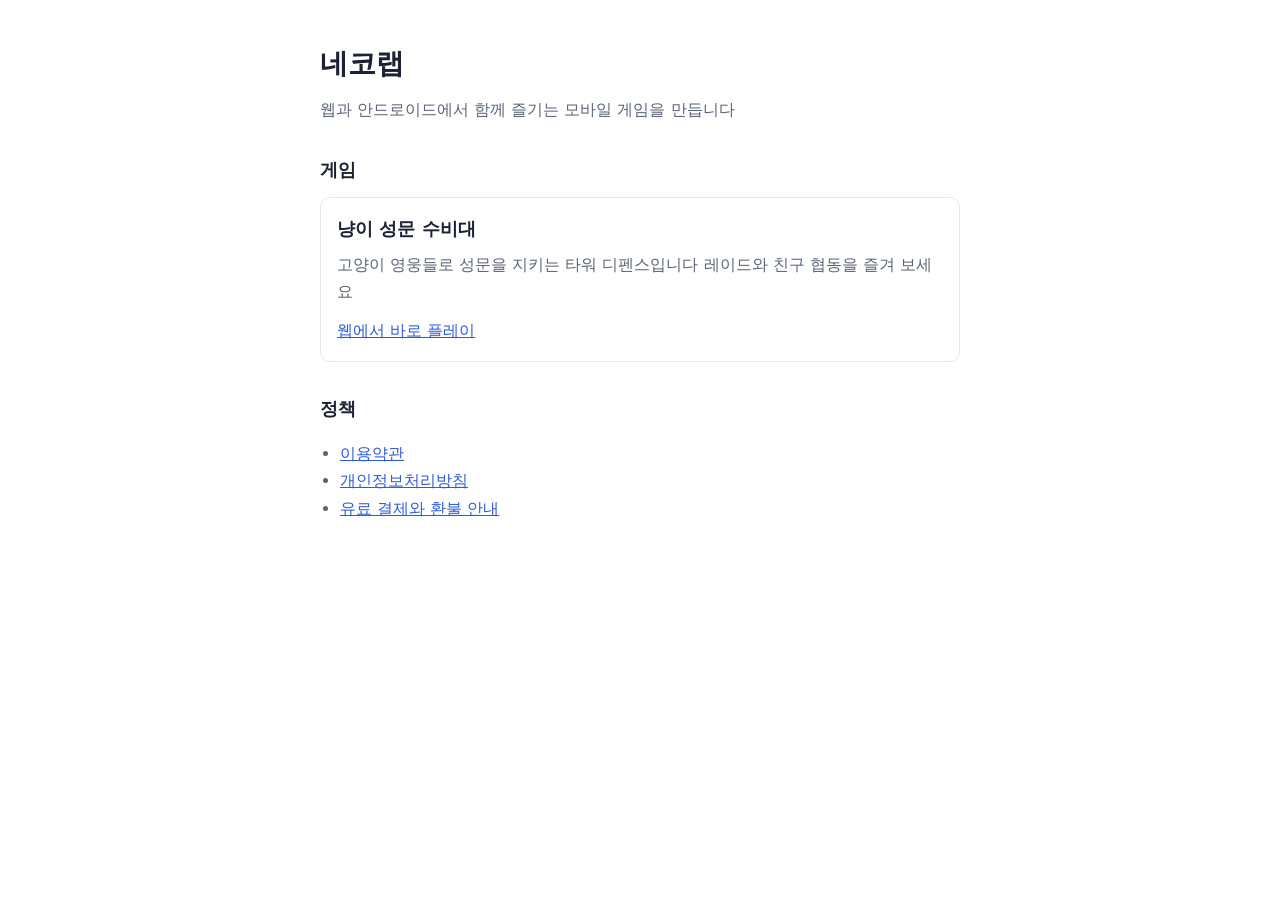
==== index.html @ 53f0720c "feat: 네코랩 개발자 사이트와 app-ads.txt" ====
<!doctype html>
<html lang="ko">
<head>
<meta charset="utf-8">
<meta name="viewport" content="width=device-width, initial-scale=1">
<title>네코랩 - 모바일 게임</title>
<meta name="description" content="네코랩은 웹과 안드로이드에서 함께 즐기는 모바일 게임을 만드는 개인 개발 브랜드입니다. 냥이 성문 수비대를 지금 해보세요.">
<link rel="canonical" href="https://pabang0620.github.io/">
<meta property="og:type" content="website">
<meta property="og:title" content="네코랩 - 모바일 게임">
<meta property="og:description" content="웹과 안드로이드에서 함께 즐기는 모바일 게임. 냥이 성문 수비대.">
<meta property="og:url" content="https://pabang0620.github.io/">
<script type="application/ld+json">
{"@context":"https://schema.org","@type":"Organization","name":"네코랩","alternateName":"nekolab","url":"https://pabang0620.github.io/"}
</script>
<style>
:root{--bg:#fff;--fg:#1c2233;--mut:#5b6478;--line:#e3e7ef;--ac:#2f5bd8}
@media (prefers-color-scheme:dark){:root{--bg:#121a33;--fg:#eef1fa;--mut:#a3adc7;--line:#2a3558;--ac:#8fb0ff}}
body{margin:0;background:var(--bg);color:var(--fg);font:16px/1.7 system-ui,-apple-system,"Noto Sans KR",sans-serif}
main{max-width:640px;margin:0 auto;padding:40px 16px}
h1{font-size:28px;margin:0 0 8px}h2{font-size:18px;margin:32px 0 8px}
p{color:var(--mut);margin:0 0 12px}
a{color:var(--ac)}
.card{border:1px solid var(--line);border-radius:10px;padding:16px;margin:12px 0}
.card h3{margin:0 0 6px;font-size:18px}
ul{padding-left:20px;color:var(--mut)}
</style>
</head>
<body>
<main>
<h1>네코랩</h1>
<p>웹과 안드로이드에서 함께 즐기는 모바일 게임을 만듭니다</p>
<h2>게임</h2>
<div class="card">
<h3>냥이 성문 수비대</h3>
<p>고양이 영웅들로 성문을 지키는 타워 디펜스입니다 레이드와 친구 협동을 즐겨 보세요</p>
<a href="https://pabang0620.github.io/nyangi-gate-play/">웹에서 바로 플레이</a>
</div>
<h2>정책</h2>
<ul>
<li><a href="https://pabang0620.github.io/nyangi-gate-play/policy/terms.html">이용약관</a></li>
<li><a href="https://pabang0620.github.io/nyangi-gate-play/policy/privacy.html">개인정보처리방침</a></li>
<li><a href="https://pabang0620.github.io/nyangi-gate-play/policy/refund.html">유료 결제와 환불 안내</a></li>
</ul>
</main>
</body>
</html>
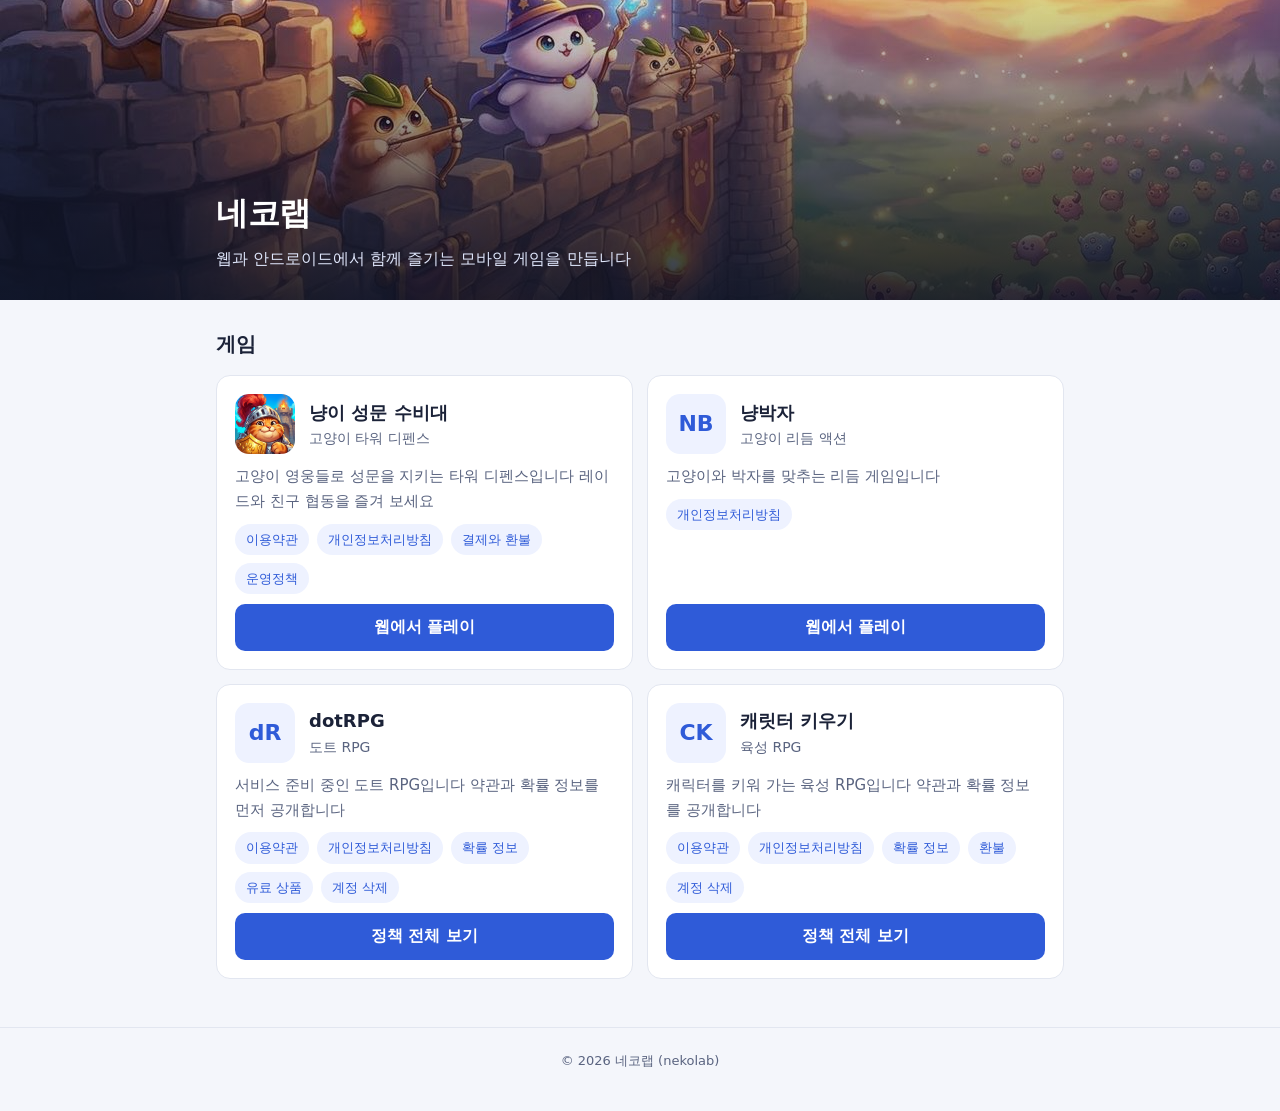
==== commit 6efc0ae8: "feat: 개발자 사이트를 게임과 정책 모음 허브로 개편" ====
--- a/index.html
+++ b/index.html
@@ -4,44 +4,109 @@
 <meta charset="utf-8">
 <meta name="viewport" content="width=device-width, initial-scale=1">
 <title>네코랩 - 모바일 게임</title>
-<meta name="description" content="네코랩은 웹과 안드로이드에서 함께 즐기는 모바일 게임을 만드는 개인 개발 브랜드입니다. 냥이 성문 수비대를 지금 해보세요.">
+<meta name="description" content="네코랩은 웹과 안드로이드에서 함께 즐기는 모바일 게임을 만드는 개인 개발 브랜드입니다. 게임 목록과 이용약관, 개인정보처리방침 같은 정책을 한곳에 모았습니다.">
 <link rel="canonical" href="https://pabang0620.github.io/">
+<link rel="icon" href="nyangi-icon.png">
 <meta property="og:type" content="website">
 <meta property="og:title" content="네코랩 - 모바일 게임">
-<meta property="og:description" content="웹과 안드로이드에서 함께 즐기는 모바일 게임. 냥이 성문 수비대.">
+<meta property="og:description" content="웹과 안드로이드에서 함께 즐기는 모바일 게임, 그리고 서비스 정책 모음.">
 <meta property="og:url" content="https://pabang0620.github.io/">
+<meta property="og:image" content="https://pabang0620.github.io/hero.jpg">
 <script type="application/ld+json">
 {"@context":"https://schema.org","@type":"Organization","name":"네코랩","alternateName":"nekolab","url":"https://pabang0620.github.io/"}
 </script>
 <style>
-:root{--bg:#fff;--fg:#1c2233;--mut:#5b6478;--line:#e3e7ef;--ac:#2f5bd8}
-@media (prefers-color-scheme:dark){:root{--bg:#121a33;--fg:#eef1fa;--mut:#a3adc7;--line:#2a3558;--ac:#8fb0ff}}
-body{margin:0;background:var(--bg);color:var(--fg);font:16px/1.7 system-ui,-apple-system,"Noto Sans KR",sans-serif}
-main{max-width:640px;margin:0 auto;padding:40px 16px}
-h1{font-size:28px;margin:0 0 8px}h2{font-size:18px;margin:32px 0 8px}
-p{color:var(--mut);margin:0 0 12px}
+:root{--bg:#f4f6fb;--card:#fff;--fg:#1b2238;--mut:#5a6480;--line:#e2e6f0;--ac:#2f5bd8;--acfg:#fff;--chip:#eef2ff;--chipfg:#2f5bd8}
+@media (prefers-color-scheme:dark){:root:not([data-theme="light"]){--bg:#0e1426;--card:#171f38;--fg:#eef1fa;--mut:#a3adc7;--line:#27325a;--ac:#6f93ff;--acfg:#0e1426;--chip:#202b4d;--chipfg:#a9c0ff}}
+:root[data-theme="dark"]{--bg:#0e1426;--card:#171f38;--fg:#eef1fa;--mut:#a3adc7;--line:#27325a;--ac:#6f93ff;--acfg:#0e1426;--chip:#202b4d;--chipfg:#a9c0ff}
+*{box-sizing:border-box}
+body{margin:0;background:var(--bg);color:var(--fg);font:16px/1.65 system-ui,-apple-system,"Noto Sans KR","Malgun Gothic",sans-serif;-webkit-text-size-adjust:100%}
 a{color:var(--ac)}
-.card{border:1px solid var(--line);border-radius:10px;padding:16px;margin:12px 0}
-.card h3{margin:0 0 6px;font-size:18px}
-ul{padding-left:20px;color:var(--mut)}
+.hero{position:relative;min-height:300px;display:flex;align-items:flex-end;background:#16203f url(hero.jpg) center/cover}
+.hero::before{content:"";position:absolute;inset:0;background:linear-gradient(180deg,rgba(14,20,38,.15),rgba(14,20,38,.88))}
+.hero-in{position:relative;width:100%;max-width:880px;margin:0 auto;padding:56px 16px 28px;color:#fff}
+.hero h1{margin:0 0 6px;font-size:32px;letter-spacing:-.5px}
+.hero p{margin:0;color:#dfe6fb;max-width:520px}
+main{max-width:880px;margin:0 auto;padding:28px 16px 48px}
+h2{font-size:20px;margin:36px 0 14px}
+h2:first-child{margin-top:0}
+.grid{display:grid;grid-template-columns:repeat(2,1fr);gap:14px}
+@media (max-width:640px){.grid{grid-template-columns:1fr}.hero h1{font-size:26px}}
+.card{background:var(--card);border:1px solid var(--line);border-radius:14px;padding:18px;display:flex;flex-direction:column;gap:10px}
+.top{display:flex;gap:14px;align-items:center}
+.ic{width:60px;height:60px;border-radius:14px;flex:none;object-fit:cover;background:var(--chip)}
+.mono{width:60px;height:60px;border-radius:14px;flex:none;display:flex;align-items:center;justify-content:center;font-weight:700;font-size:22px;color:var(--chipfg);background:var(--chip)}
+.card h3{margin:0;font-size:18px}
+.sub{margin:0;color:var(--mut);font-size:14px}
+.desc{margin:0;color:var(--mut);font-size:15px}
+.btn{display:inline-block;margin-top:auto;padding:10px 16px;border-radius:10px;background:var(--ac);color:var(--acfg);text-decoration:none;font-weight:600;text-align:center}
+.links{display:flex;flex-wrap:wrap;gap:8px}
+.links a{padding:5px 11px;border-radius:999px;background:var(--chip);color:var(--chipfg);text-decoration:none;font-size:13px}
+.links a:hover,.btn:hover{filter:brightness(1.08)}
+.badge{display:inline-block;padding:2px 8px;border-radius:999px;font-size:12px;background:var(--chip);color:var(--chipfg);margin-left:6px;vertical-align:middle}
+footer{border-top:1px solid var(--line);padding:22px 16px 40px;text-align:center;color:var(--mut);font-size:13px}
 </style>
 </head>
 <body>
-<main>
+<header class="hero">
+<div class="hero-in">
 <h1>네코랩</h1>
 <p>웹과 안드로이드에서 함께 즐기는 모바일 게임을 만듭니다</p>
+</div>
+</header>
+<main>
 <h2>게임</h2>
-<div class="card">
-<h3>냥이 성문 수비대</h3>
-<p>고양이 영웅들로 성문을 지키는 타워 디펜스입니다 레이드와 친구 협동을 즐겨 보세요</p>
-<a href="https://pabang0620.github.io/nyangi-gate-play/">웹에서 바로 플레이</a>
+<div class="grid">
+
+<section class="card">
+<div class="top"><img class="ic" src="nyangi-icon.png" alt="" width="60" height="60"><div><h3>냥이 성문 수비대</h3><p class="sub">고양이 타워 디펜스</p></div></div>
+<p class="desc">고양이 영웅들로 성문을 지키는 타워 디펜스입니다 레이드와 친구 협동을 즐겨 보세요</p>
+<div class="links">
+<a href="https://pabang0620.github.io/nyangi-gate-play/policy/terms.html">이용약관</a>
+<a href="https://pabang0620.github.io/nyangi-gate-play/policy/privacy.html">개인정보처리방침</a>
+<a href="https://pabang0620.github.io/nyangi-gate-play/policy/refund.html">결제와 환불</a>
+<a href="https://pabang0620.github.io/nyangi-gate-play/policy/operation.html">운영정책</a>
 </div>
-<h2>정책</h2>
-<ul>
-<li><a href="https://pabang0620.github.io/nyangi-gate-play/policy/terms.html">이용약관</a></li>
-<li><a href="https://pabang0620.github.io/nyangi-gate-play/policy/privacy.html">개인정보처리방침</a></li>
-<li><a href="https://pabang0620.github.io/nyangi-gate-play/policy/refund.html">유료 결제와 환불 안내</a></li>
-</ul>
+<a class="btn" href="https://pabang0620.github.io/nyangi-gate-play/">웹에서 플레이</a>
+</section>
+
+<section class="card">
+<div class="top"><div class="mono">NB</div><div><h3>냥박자</h3><p class="sub">고양이 리듬 액션</p></div></div>
+<p class="desc">고양이와 박자를 맞추는 리듬 게임입니다</p>
+<div class="links">
+<a href="https://pabang0620.github.io/nyang-bakja-play/privacy.html">개인정보처리방침</a>
+</div>
+<a class="btn" href="https://pabang0620.github.io/nyang-bakja-play/">웹에서 플레이</a>
+</section>
+
+<section class="card">
+<div class="top"><div class="mono">dR</div><div><h3>dotRPG</h3><p class="sub">도트 RPG</p></div></div>
+<p class="desc">서비스 준비 중인 도트 RPG입니다 약관과 확률 정보를 먼저 공개합니다</p>
+<div class="links">
+<a href="https://pabang0620.github.io/dotrpg-policy/ko/terms.html">이용약관</a>
+<a href="https://pabang0620.github.io/dotrpg-policy/ko/privacy.html">개인정보처리방침</a>
+<a href="https://pabang0620.github.io/dotrpg-policy/ko/probability.html">확률 정보</a>
+<a href="https://pabang0620.github.io/dotrpg-policy/ko/paid.html">유료 상품</a>
+<a href="https://pabang0620.github.io/dotrpg-policy/ko/account-deletion.html">계정 삭제</a>
+</div>
+<a class="btn" href="https://pabang0620.github.io/dotrpg-policy/">정책 전체 보기</a>
+</section>
+
+<section class="card">
+<div class="top"><div class="mono">CK</div><div><h3>캐릿터 키우기</h3><p class="sub">육성 RPG</p></div></div>
+<p class="desc">캐릭터를 키워 가는 육성 RPG입니다 약관과 확률 정보를 공개합니다</p>
+<div class="links">
+<a href="https://pabang0620.github.io/starspire-policy/terms/">이용약관</a>
+<a href="https://pabang0620.github.io/starspire-policy/privacy/">개인정보처리방침</a>
+<a href="https://pabang0620.github.io/starspire-policy/probability/">확률 정보</a>
+<a href="https://pabang0620.github.io/starspire-policy/refund/">환불</a>
+<a href="https://pabang0620.github.io/starspire-policy/account-deletion/">계정 삭제</a>
+</div>
+<a class="btn" href="https://pabang0620.github.io/starspire-policy/">정책 전체 보기</a>
+</section>
+
+</div>
 </main>
+<footer>© 2026 네코랩 (nekolab)</footer>
 </body>
 </html>
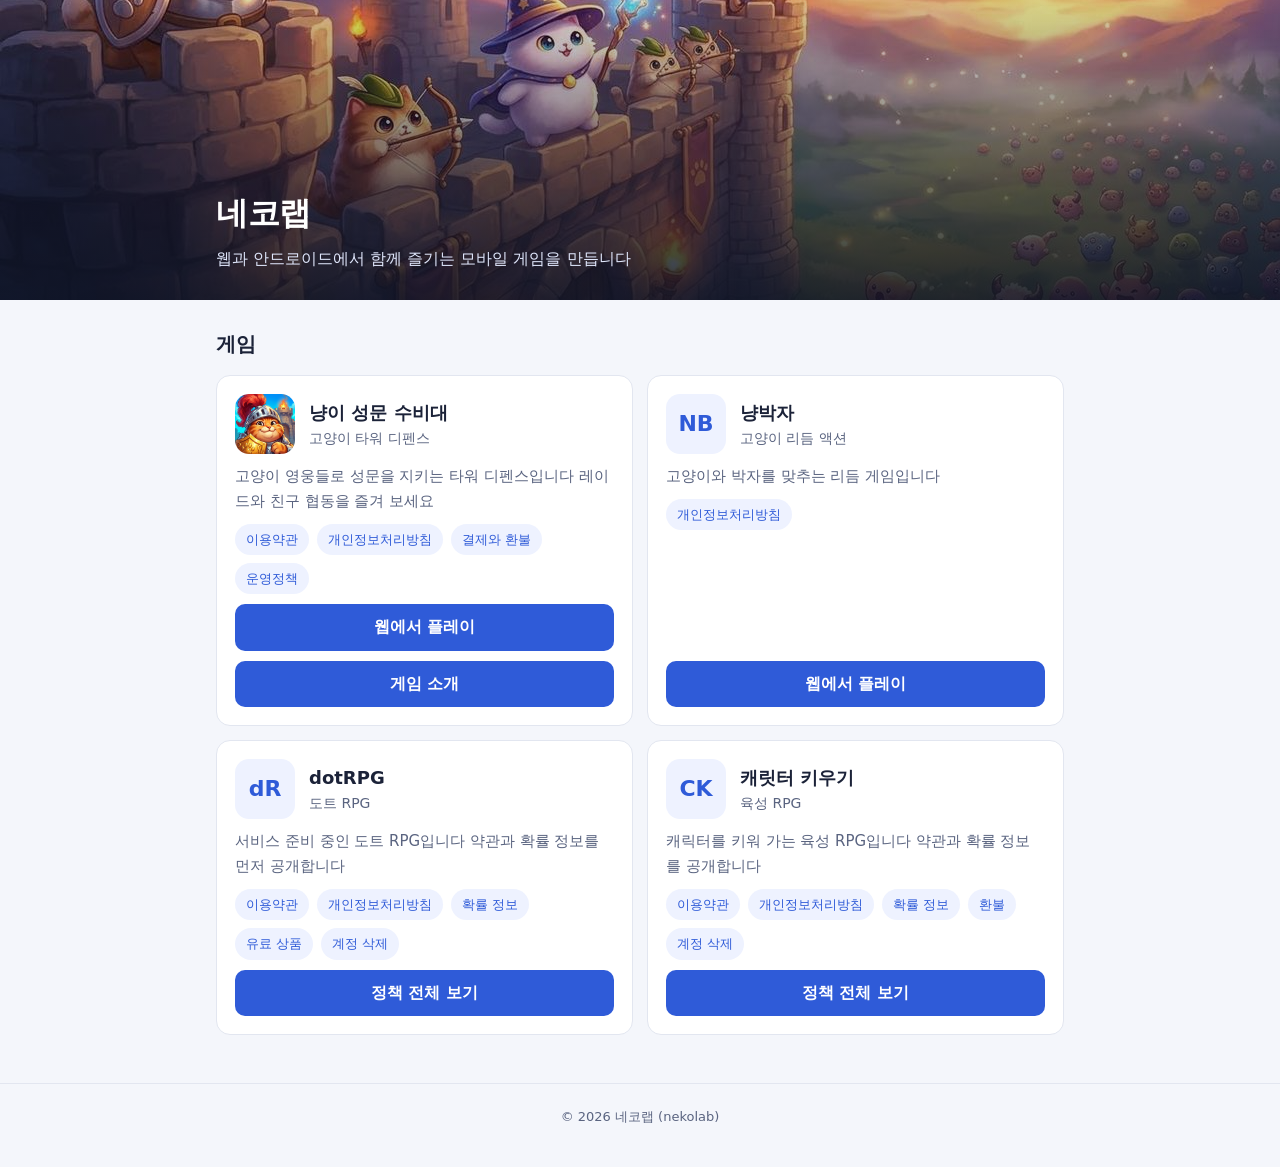
==== commit e6c5aacf: "feat: 냥이 성문 수비대 소개 페이지(장별 전투 화면 팝업), 허브에서 연결" ====
--- a/index.html
+++ b/index.html
@@ -68,6 +68,7 @@
 <a href="https://pabang0620.github.io/nyangi-gate-play/policy/operation.html">운영정책</a>
 </div>
 <a class="btn" href="https://pabang0620.github.io/nyangi-gate-play/">웹에서 플레이</a>
+<a class="btn" href="nyangi-gate/">게임 소개</a>
 </section>
 
 <section class="card">
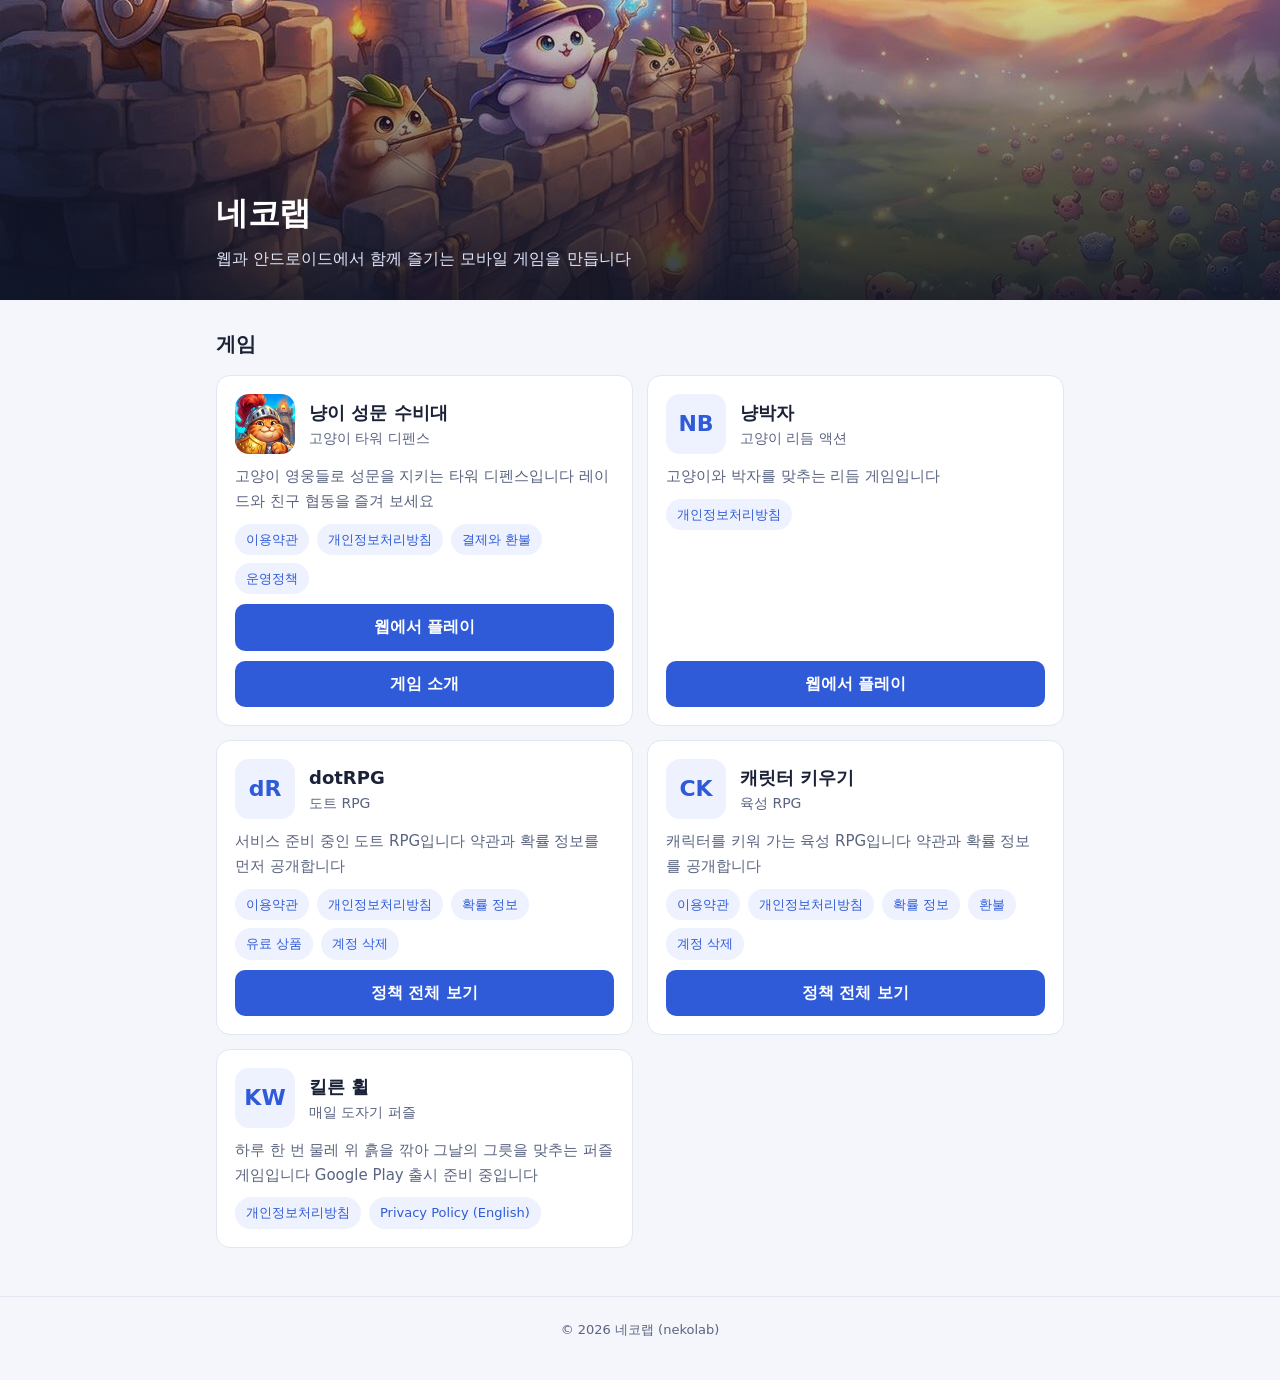
==== commit 367c8b2a: "docs: 킬른 휠 개인정보처리방침(한·영), 허브 목록·사이트맵 추가 Co-Authored-By: Claude Opus 5.5 <noreply@anthropic.com>" ====
--- a/index.html
+++ b/index.html
@@ -106,6 +106,15 @@
 <a class="btn" href="https://pabang0620.github.io/starspire-policy/">정책 전체 보기</a>
 </section>
 
+<section class="card">
+<div class="top"><div class="mono">KW</div><div><h3>킬른 휠</h3><p class="sub">매일 도자기 퍼즐</p></div></div>
+<p class="desc">하루 한 번 물레 위 흙을 깎아 그날의 그릇을 맞추는 퍼즐 게임입니다 Google Play 출시 준비 중입니다</p>
+<div class="links">
+<a href="kiln-wheel/privacy.html">개인정보처리방침</a>
+<a href="kiln-wheel/en/privacy.html">Privacy Policy (English)</a>
+</div>
+</section>
+
 </div>
 </main>
 <footer>© 2026 네코랩 (nekolab)</footer>
